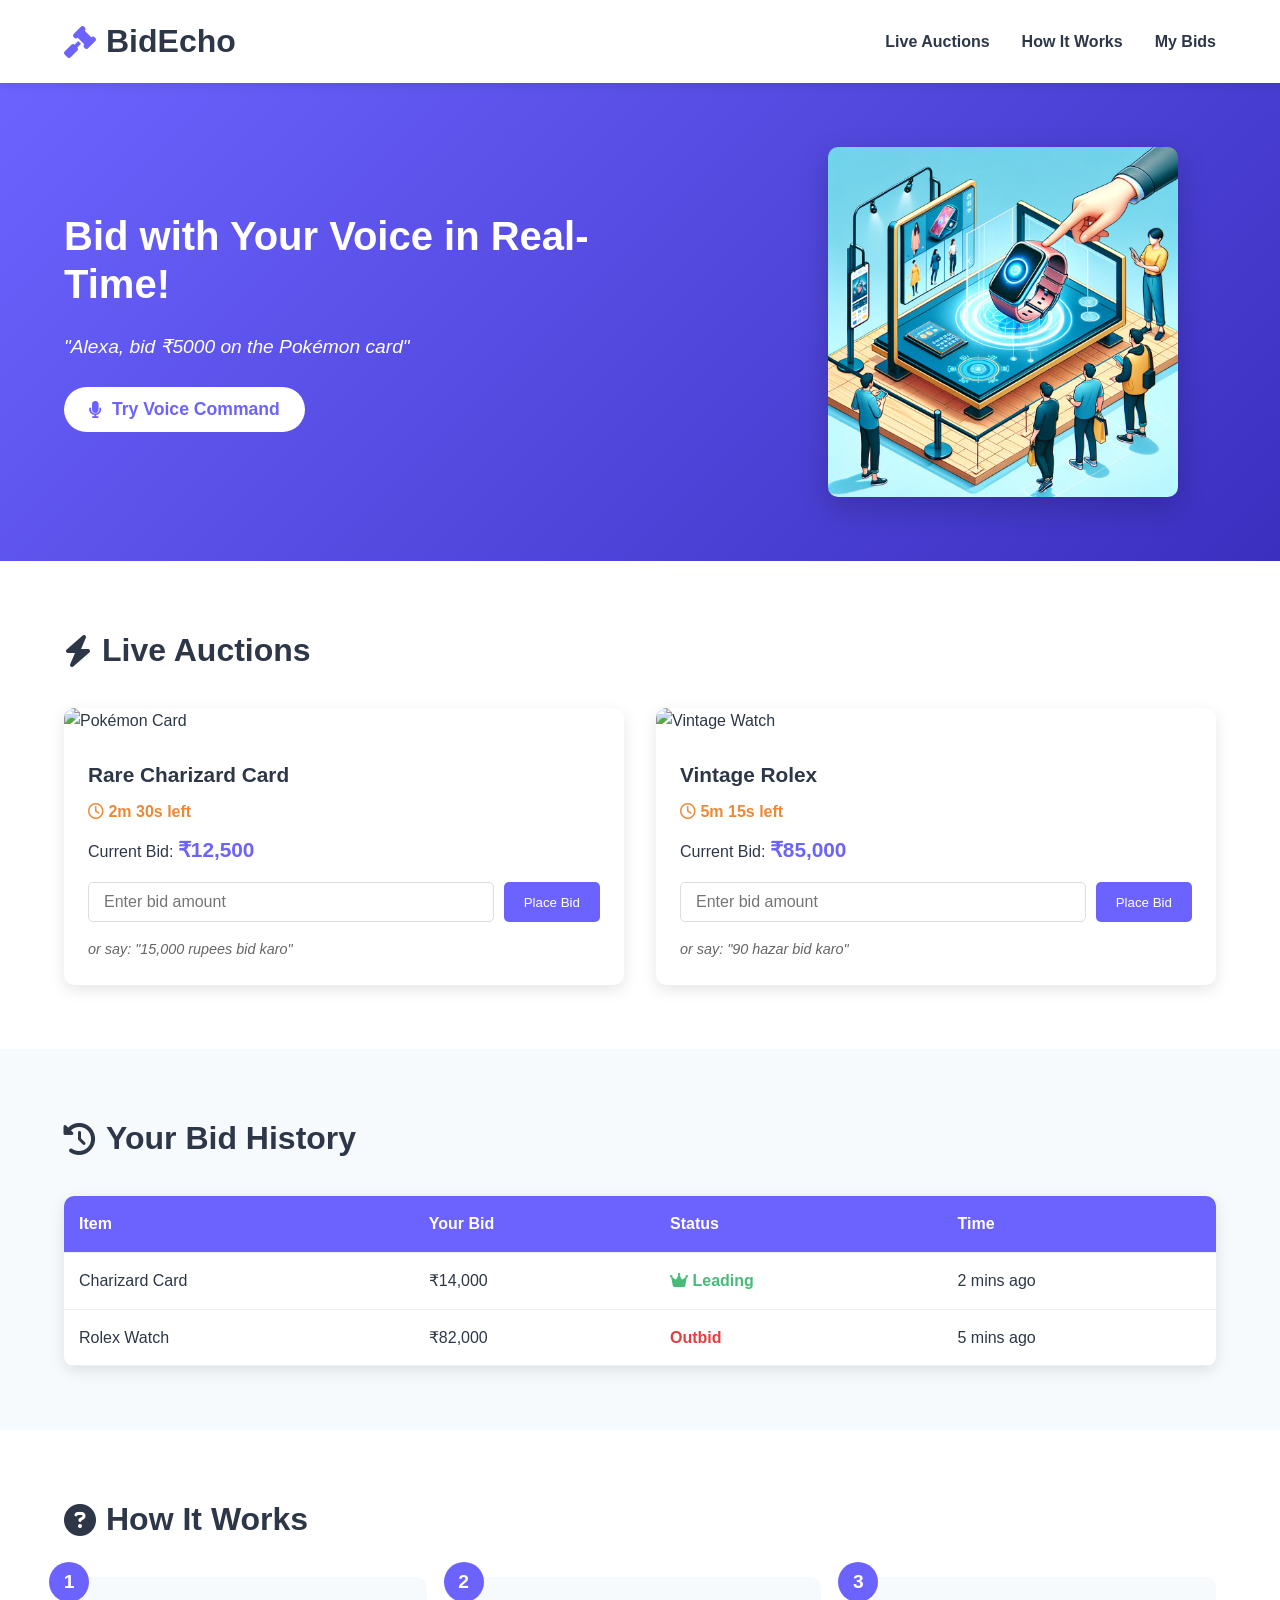
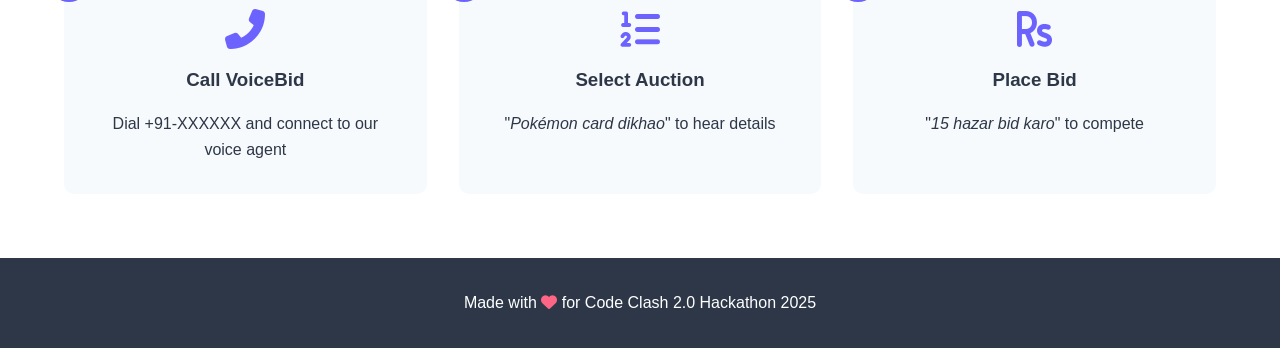
==== home.html @ 841ba6bd "Add files via upload" ====
<!DOCTYPE html>
<html lang="en">
<head>
    <meta charset="UTF-8">
    <meta name="viewport" content="width=device-width, initial-scale=1.0">
    <title>BidEcho - Real-Time Voice Auctions</title>
    <link rel="stylesheet" href="style.css">
    <link rel="stylesheet" href="https://cdnjs.cloudflare.com/ajax/libs/font-awesome/6.4.0/css/all.min.css">
</head>
<body>
    <!-- Header -->
    <header>
        <div class="logo">
            <i class="fas fa-gavel"></i>
            <h1>BidEcho</h1>
        </div>
        <nav>
            <a href="#live-auctions">Live Auctions</a>
            <a href="#how-it-works">How It Works</a>
            <a href="#bid-history">My Bids</a>
        </nav>
    </header>

    <!-- Hero Section -->
    <section class="hero">
        <div class="hero-text">
            <h2>Bid with Your Voice in Real-Time!</h2>
            <p>"Alexa, bid ₹5000 on the Pokémon card"</p>
            <button class="cta-button" id="voice-btn">
                <i class="fas fa-microphone"></i> Try Voice Command
            </button>
        </div>
        <div class="hero-image">
            <img src="image1.png" alt="Voice Auction">
        </div>
    </section>

    <!-- Live Auctions Section -->
    <section id="live-auctions" class="auctions">
        <h2><i class="fas fa-bolt"></i> Live Auctions</h2>
        <div class="auction-cards">
            <!-- Auction Card 1 -->
            <div class="card">
                <img src="images/pokemon-card.jpg" alt="Pokémon Card">
                <div class="card-content">
                    <h3>Rare Charizard Card</h3>
                    <p class="time-left"><i class="far fa-clock"></i> 2m 30s left</p>
                    <p class="current-bid">Current Bid: <span>₹12,500</span></p>
                    <div class="bid-form">
                        <input type="number" placeholder="Enter bid amount" min="12501">
                        <button class="bid-button">Place Bid</button>
                    </div>
                    <p class="voice-hint">or say: "<em>15,000 rupees bid karo</em>"</p>
                </div>
            </div>

            <!-- Auction Card 2 -->
            <div class="card">
                <img src="images/vintage-watch.jpg" alt="Vintage Watch">
                <div class="card-content">
                    <h3>Vintage Rolex</h3>
                    <p class="time-left"><i class="far fa-clock"></i> 5m 15s left</p>
                    <p class="current-bid">Current Bid: <span>₹85,000</span></p>
                    <div class="bid-form">
                        <input type="number" placeholder="Enter bid amount" min="85001">
                        <button class="bid-button">Place Bid</button>
                    </div>
                    <p class="voice-hint">or say: "<em>90 hazar bid karo</em>"</p>
                </div>
            </div>
        </div>
    </section>

    <!-- Bid History Section -->
    <section id="bid-history" class="history">
        <h2><i class="fas fa-history"></i> Your Bid History</h2>
        <table>
            <thead>
                <tr>
                    <th>Item</th>
                    <th>Your Bid</th>
                    <th>Status</th>
                    <th>Time</th>
                </tr>
            </thead>
            <tbody>
                <tr>
                    <td>Charizard Card</td>
                    <td>₹14,000</td>
                    <td class="leading"><i class="fas fa-crown"></i> Leading</td>
                    <td>2 mins ago</td>
                </tr>
                <tr>
                    <td>Rolex Watch</td>
                    <td>₹82,000</td>
                    <td class="outbid">Outbid</td>
                    <td>5 mins ago</td>
                </tr>
            </tbody>
        </table>
    </section>

    <!-- How It Works Section -->
    <section id="how-it-works" class="steps">
        <h2><i class="fas fa-question-circle"></i> How It Works</h2>
        <div class="step-container">
            <div class="step">
                <div class="step-number">1</div>
                <i class="fas fa-phone-alt"></i>
                <h3>Call VoiceBid</h3>
                <p>Dial +91-XXXXXX and connect to our voice agent</p>
            </div>
            <div class="step">
                <div class="step-number">2</div>
                <i class="fas fa-list-ol"></i>
                <h3>Select Auction</h3>
                <p>"<em>Pokémon card dikhao</em>" to hear details</p>
            </div>
            <div class="step">
                <div class="step-number">3</div>
                <i class="fas fa-rupee-sign"></i>
                <h3>Place Bid</h3>
                <p>"<em>15 hazar bid karo</em>" to compete</p>
            </div>
        </div>
    </section>

    <!-- Footer -->
    <footer>
        <p>Made with <i class="fas fa-heart"></i> for Code Clash 2.0 Hackathon 2025</p>
    </footer>

    <!-- Voice Command Popup -->
    <div class="voice-popup" id="voice-popup">
        <div class="popup-content">
            <i class="fas fa-microphone-alt"></i>
            <h3>Speak Now</h3>
            <p>"Bid [amount] on [item]"</p>
            <div class="voice-animation">
                <span class="dot"></span>
                <span class="dot"></span>
                <span class="dot"></span>
            </div>
            <button class="close-btn" id="close-voice">Close</button>
        </div>
    </div>

    <script src="script.js"></script>
</body>
</html>
---- style.css ----
:root {
    --primary: #6C63FF;
    --secondary: #FF6584;
    --dark: #2D3748;
    --light: #F7FAFC;
    --success: #48BB78;
    --warning: #ED8936;
    --danger: #E53E3E;
}

* {
    margin: 0;
    padding: 0;
    box-sizing: border-box;
    font-family: 'Segoe UI', Tahoma, Geneva, Verdana, sans-serif;
}

body {
    background-color: #f5f5f5;
    color: var(--dark);
    line-height: 1.6;
}

/* Header */
header {
    background: white;
    box-shadow: 0 2px 10px rgba(0,0,0,0.1);
    padding: 1rem 5%;
    display: flex;
    justify-content: space-between;
    align-items: center;
    position: sticky;
    top: 0;
    z-index: 100;
}

.logo {
    display: flex;
    align-items: center;
    gap: 10px;
}

.logo i {
    font-size: 2rem;
    color: var(--primary);
}

nav {
    display: flex;
    gap: 2rem;
}

nav a {
    text-decoration: none;
    color: var(--dark);
    font-weight: 600;
    transition: color 0.3s;
}

nav a:hover {
    color: var(--primary);
}

/* Hero Section */
.hero {
    display: flex;
    padding: 5% 5%;
    background: linear-gradient(135deg, #6C63FF 0%, #3a2fbf 100%);
    color: white;
}

.hero-text {
    flex: 1;
    display: flex;
    flex-direction: column;
    justify-content: center;
    gap: 1.5rem;
}

.hero-text h2 {
    font-size: 2.5rem;
    line-height: 1.2;
}

.hero-text p {
    font-size: 1.2rem;
    font-style: italic;
}

.hero-image {
    flex: 1;
    display: flex;
    justify-content: center;
    align-items: center;
}

.hero-image img {
    max-width: 100%;
    height: 350px;
    border-radius: 10px;
    box-shadow: 0 10px 30px rgba(0,0,0,0.2);
    margin-left: 150px;
}

.cta-button {
    background: white;
    color: var(--primary);
    border: none;
    padding: 12px 25px;
    font-size: 1.1rem;
    font-weight: 600;
    border-radius: 50px;
    cursor: pointer;
    display: flex;
    align-items: center;
    gap: 10px;
    width: fit-content;
    transition: transform 0.3s, box-shadow 0.3s;
}

.cta-button:hover {
    transform: translateY(-3px);
    box-shadow: 0 5px 15px rgba(0,0,0,0.2);
}

/* Auctions Section */
.auctions {
    padding: 5% 5%;
    background: white;
}

.auctions h2, .history h2, .steps h2 {
    font-size: 2rem;
    margin-bottom: 2rem;
    display: flex;
    align-items: center;
    gap: 10px;
}

.auction-cards {
    display: grid;
    grid-template-columns: repeat(auto-fit, minmax(300px, 1fr));
    gap: 2rem;
}

.card {
    background: white;
    border-radius: 10px;
    overflow: hidden;
    box-shadow: 0 5px 15px rgba(0,0,0,0.1);
    transition: transform 0.3s;
}

.card:hover {
    transform: translateY(-10px);
}

.card img {
    width: 100%;
    height: 200px;
    object-fit: cover;
}

.card-content {
    padding: 1.5rem;
}

.card h3 {
    font-size: 1.3rem;
    margin-bottom: 0.5rem;
}

.time-left {
    color: var(--warning);
    font-weight: 600;
    margin-bottom: 0.5rem;
}

.current-bid {
    margin-bottom: 1rem;
}

.current-bid span {
    font-size: 1.3rem;
    font-weight: 700;
    color: var(--primary);
}

.bid-form {
    display: flex;
    gap: 10px;
    margin-bottom: 1rem;
}

.bid-form input {
    flex: 1;
    padding: 10px 15px;
    border: 1px solid #ddd;
    border-radius: 5px;
    font-size: 1rem;
}

.bid-button {
    background: var(--primary);
    color: white;
    border: none;
    padding: 0 20px;
    border-radius: 5px;
    cursor: pointer;
    transition: background 0.3s;
}

.bid-button:hover {
    background: #5a52e0;
}

.voice-hint {
    font-size: 0.9rem;
    color: #666;
    font-style: italic;
}

/* Bid History Section */
.history {
    padding: 5% 5%;
    background: var(--light);
}

table {
    width: 100%;
    border-collapse: collapse;
    background: white;
    box-shadow: 0 5px 15px rgba(0,0,0,0.1);
    border-radius: 10px;
    overflow: hidden;
}

th, td {
    padding: 15px;
    text-align: left;
    border-bottom: 1px solid #eee;
}

th {
    background: var(--primary);
    color: white;
}

tr:hover {
    background: #f5f5f5;
}

.leading {
    color: var(--success);
    font-weight: 600;
}

.outbid {
    color: var(--danger);
    font-weight: 600;
}

/* How It Works Section */
.steps {
    padding: 5% 5%;
    background: white;
}

.step-container {
    display: grid;
    grid-template-columns: repeat(auto-fit, minmax(250px, 1fr));
    gap: 2rem;
}

.step {
    background: var(--light);
    padding: 2rem;
    border-radius: 10px;
    text-align: center;
    position: relative;
    transition: transform 0.3s;
}

.step:hover {
    transform: translateY(-10px);
}

.step-number {
    position: absolute;
    top: -15px;
    left: -15px;
    background: var(--primary);
    color: white;
    width: 40px;
    height: 40px;
    border-radius: 50%;
    display: flex;
    justify-content: center;
    align-items: center;
    font-weight: bold;
    font-size: 1.2rem;
}

.step i {
    font-size: 2.5rem;
    color: var(--primary);
    margin-bottom: 1rem;
}

.step h3 {
    margin-bottom: 1rem;
}

/* Footer */
footer {
    text-align: center;
    padding: 2rem;
    background: var(--dark);
    color: white;
}

footer i {
    color: var(--secondary);
}

/* Voice Popup */
.voice-popup {
    position: fixed;
    top: 0;
    left: 0;
    width: 100%;
    height: 100%;
    background: rgba(0,0,0,0.8);
    display: none;
    justify-content: center;
    align-items: center;
    z-index: 1000;
}

.popup-content {
    background: white;
    padding: 3rem;
    border-radius: 10px;
    text-align: center;
    max-width: 500px;
    width: 90%;
}

.popup-content i {
    font-size: 4rem;
    color: var(--primary);
    margin-bottom: 1.5rem;
}

.popup-content h3 {
    font-size: 1.8rem;
    margin-bottom: 1rem;
}

.popup-content p {
    font-size: 1.2rem;
    margin-bottom: 2rem;
    color: #666;
}

.voice-animation {
    display: flex;
    justify-content: center;
    gap: 10px;
    margin-bottom: 2rem;
}

.dot {
    width: 10px;
    height: 10px;
    background: var(--primary);
    border-radius: 50%;
    animation: pulse 1.5s infinite ease-in-out;
}

.dot:nth-child(2) {
    animation-delay: 0.3s;
}

.dot:nth-child(3) {
    animation-delay: 0.6s;
}

@keyframes pulse {
    0%, 100% {
        transform: scale(1);
        opacity: 1;
    }
    50% {
        transform: scale(1.5);
        opacity: 0.5;
    }
}

.close-btn {
    background: var(--danger);
    color: white;
    border: none;
    padding: 10px 20px;
    border-radius: 5px;
    cursor: pointer;
    transition: background 0.3s;
}

.close-btn:hover {
    background: #c53030;
}

/* Responsive Design */
@media (max-width: 768px) {
    header {
        flex-direction: column;
        gap: 1rem;
    }

    .hero {
        flex-direction: column;
        text-align: center;
    }

    .cta-button {
        margin: 0 auto;
    }

    .hero-image {
        margin-top: 2rem;
    }

    .step-container {
        grid-template-columns: 1fr;
    }
}

.login a{
    text-decoration: none;
    color: white;

}

.login button{
    width: 100px;
    height: 50px;
    border-radius:50%;
    background: linear-gradient(135deg, #6C63FF 0%, #3a2fbf 100%);
}
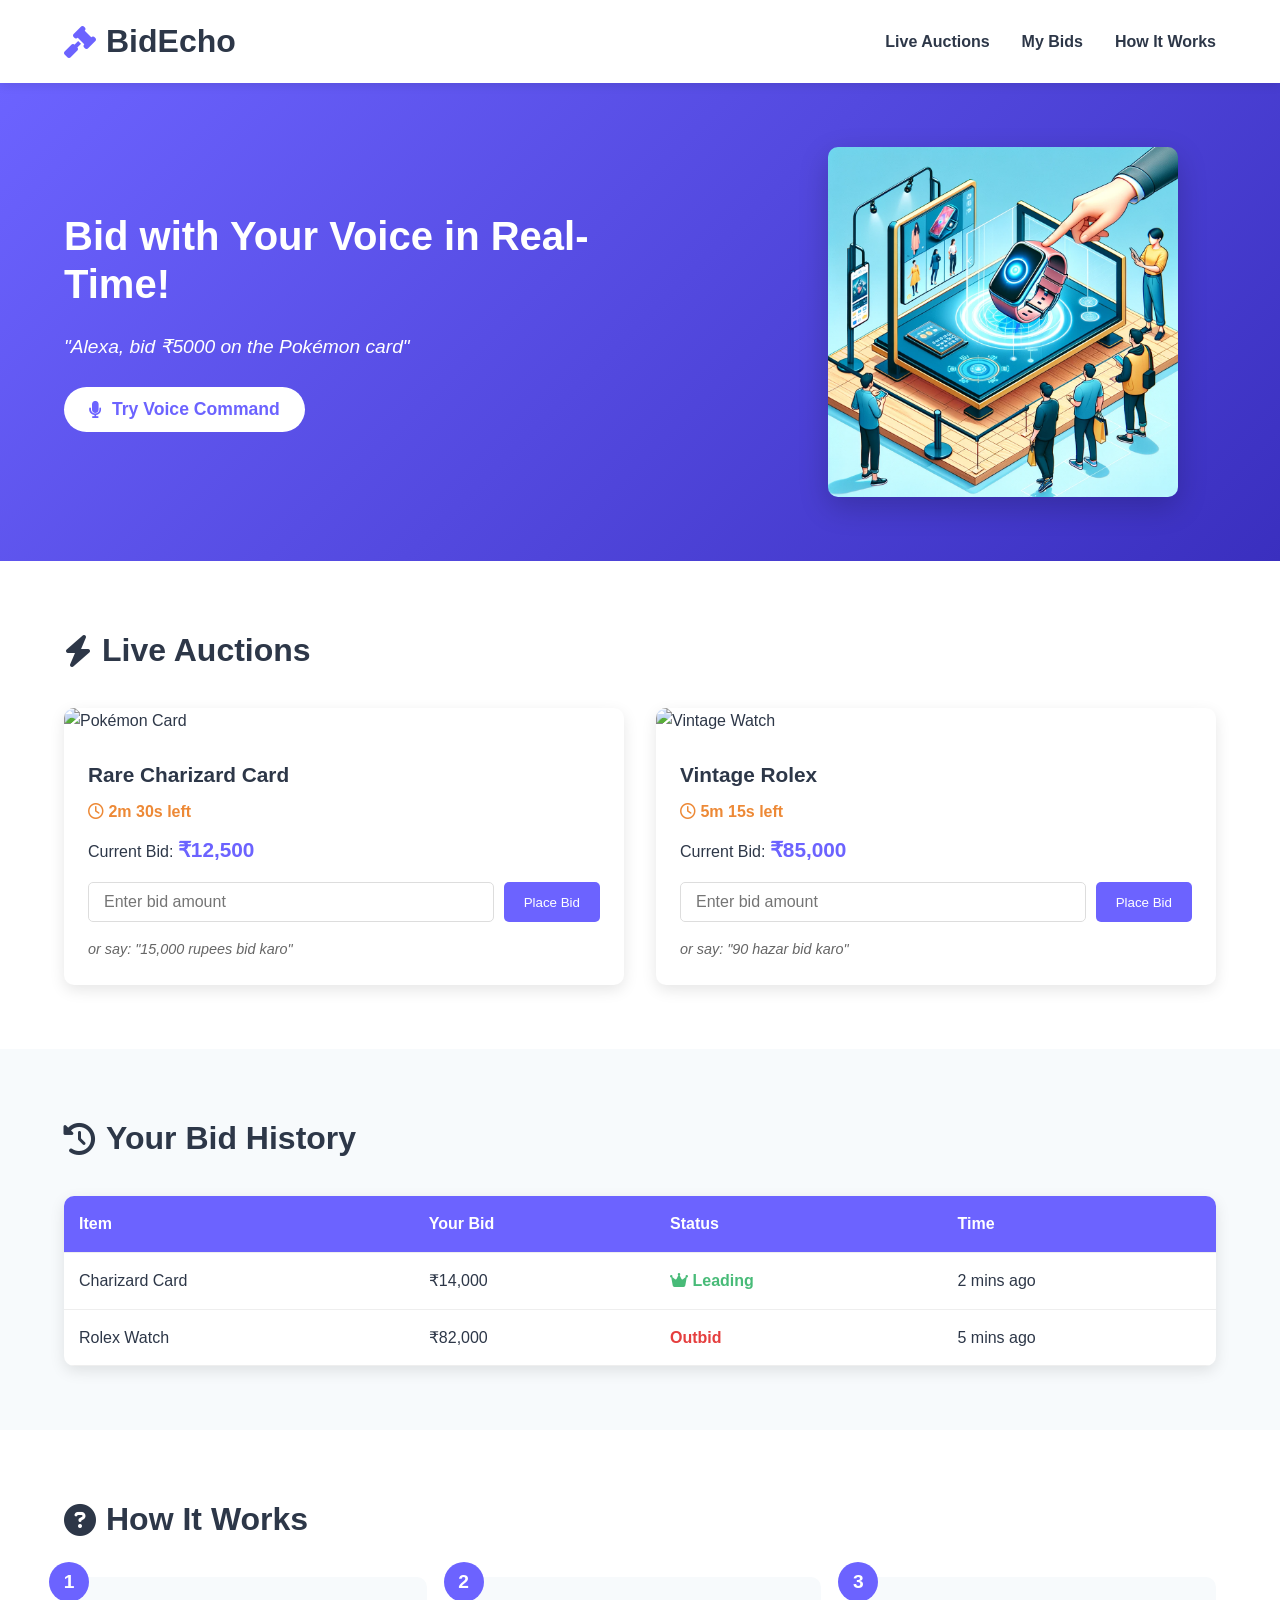
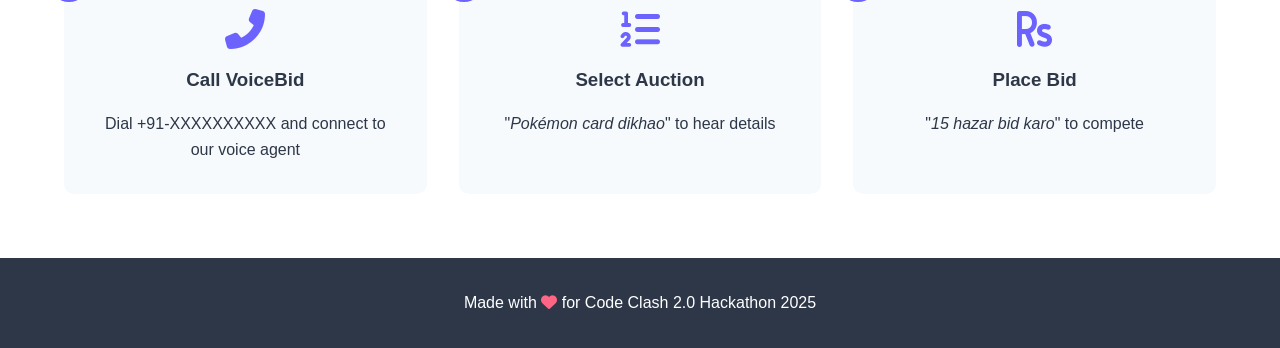
==== commit 2e493d92: "Update home.html" ====
--- a/home.html
+++ b/home.html
@@ -16,8 +16,8 @@
         </div>
         <nav>
             <a href="#live-auctions">Live Auctions</a>
+            <a href="#bid-history">My Bids</a>
             <a href="#how-it-works">How It Works</a>
-            <a href="#bid-history">My Bids</a>
         </nav>
     </header>
 
@@ -108,7 +108,7 @@
                 <div class="step-number">1</div>
                 <i class="fas fa-phone-alt"></i>
                 <h3>Call VoiceBid</h3>
-                <p>Dial +91-XXXXXX and connect to our voice agent</p>
+                <p>Dial +91-XXXXXXXXXX and connect to our voice agent</p>
             </div>
             <div class="step">
                 <div class="step-number">2</div>
@@ -147,4 +147,4 @@
 
     <script src="script.js"></script>
 </body>
-</html>+</html>
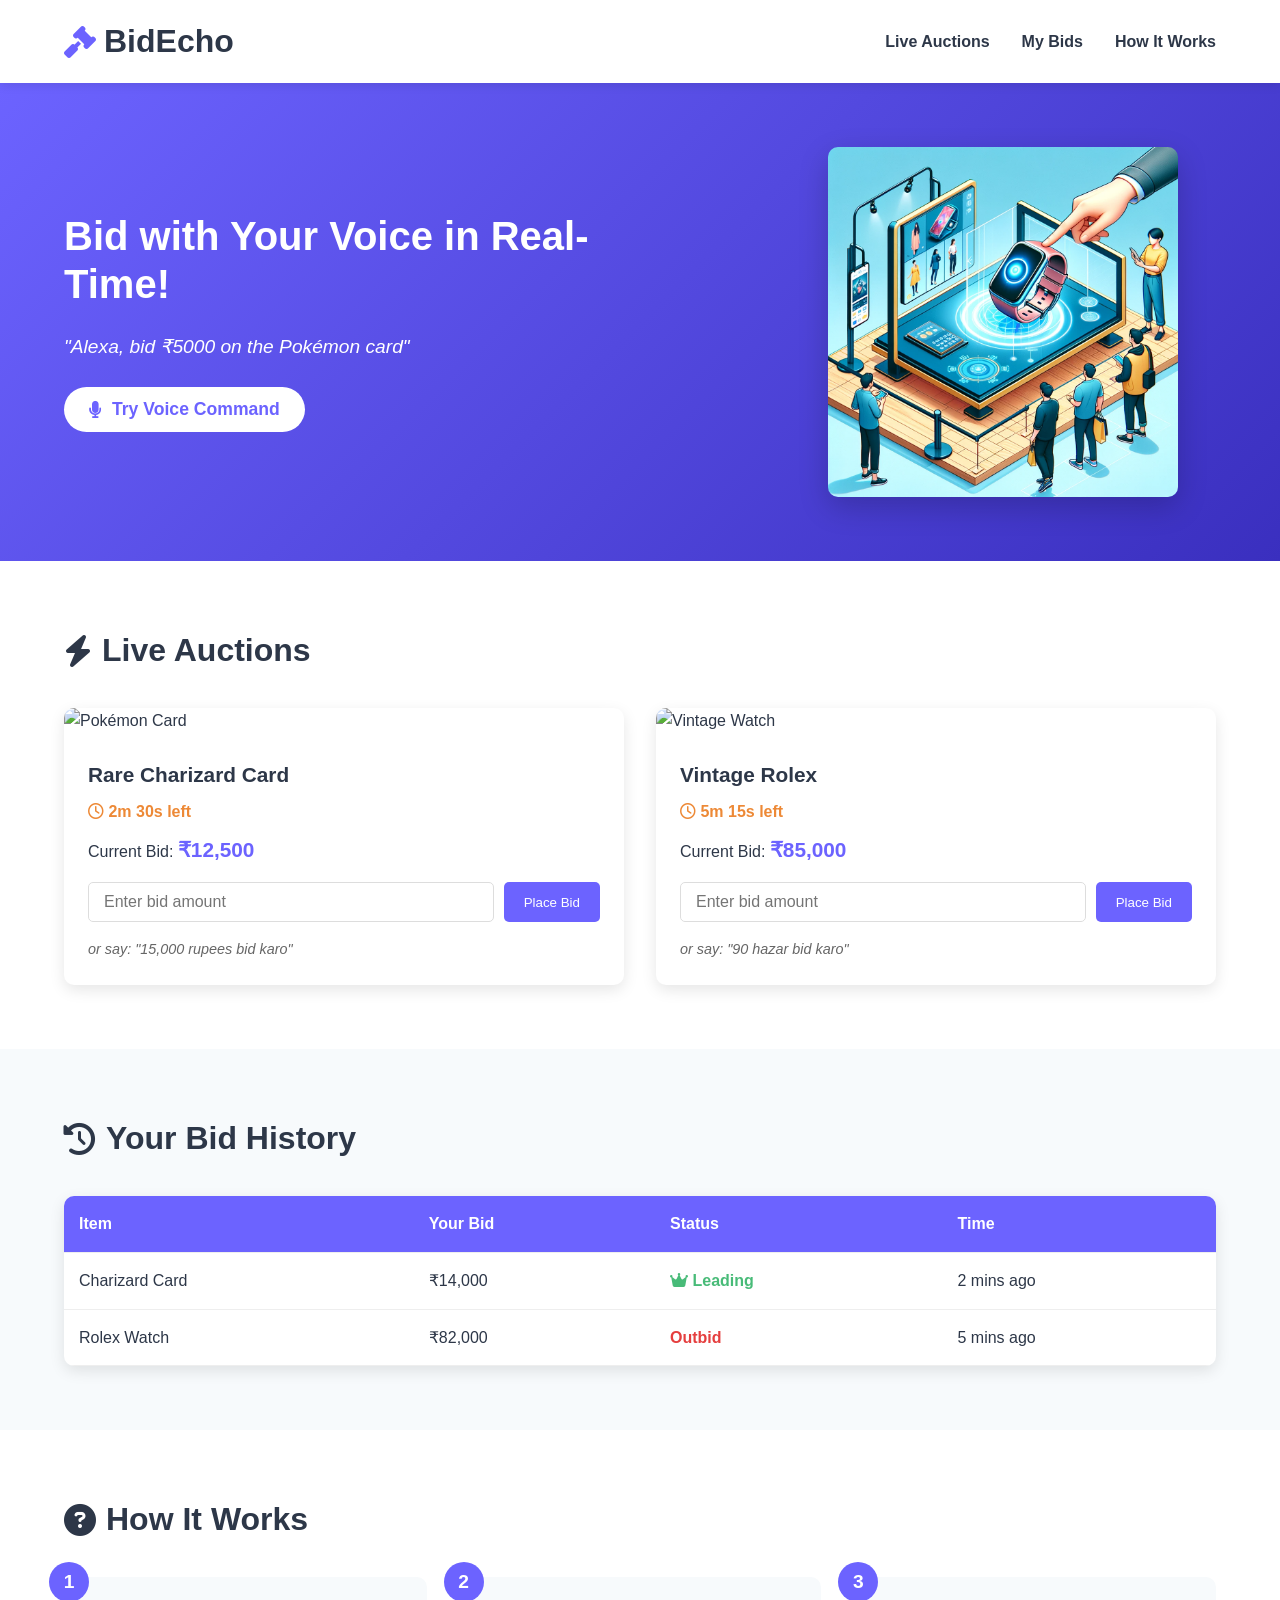
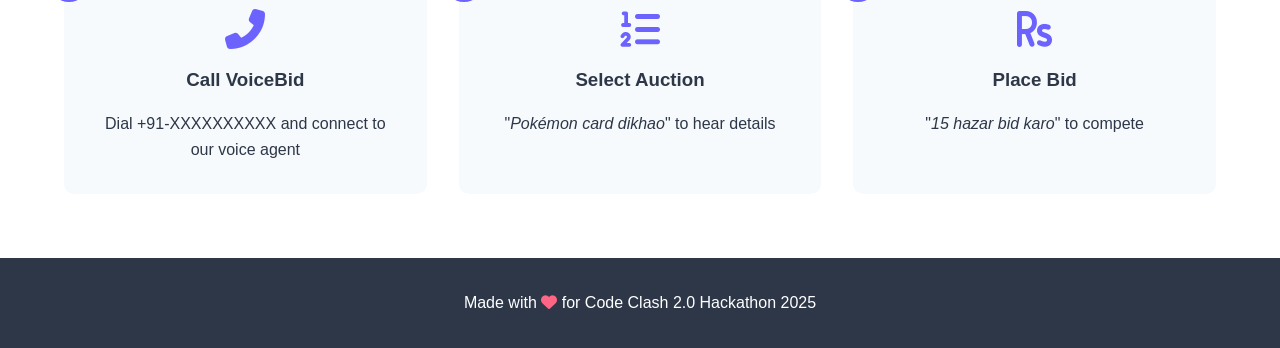
==== commit 60408083: "Update home.html" ====
--- a/home.html
+++ b/home.html
@@ -11,9 +11,11 @@
     <!-- Header -->
     <header>
         <div class="logo">
+        <a href="index.html" style="text-decoration: none; color: inherit; display: flex; align-items: center; gap: 0.5rem;">
             <i class="fas fa-gavel"></i>
             <h1>BidEcho</h1>
-        </div>
+        </a>
+    </div>
         <nav>
             <a href="#live-auctions">Live Auctions</a>
             <a href="#bid-history">My Bids</a>
